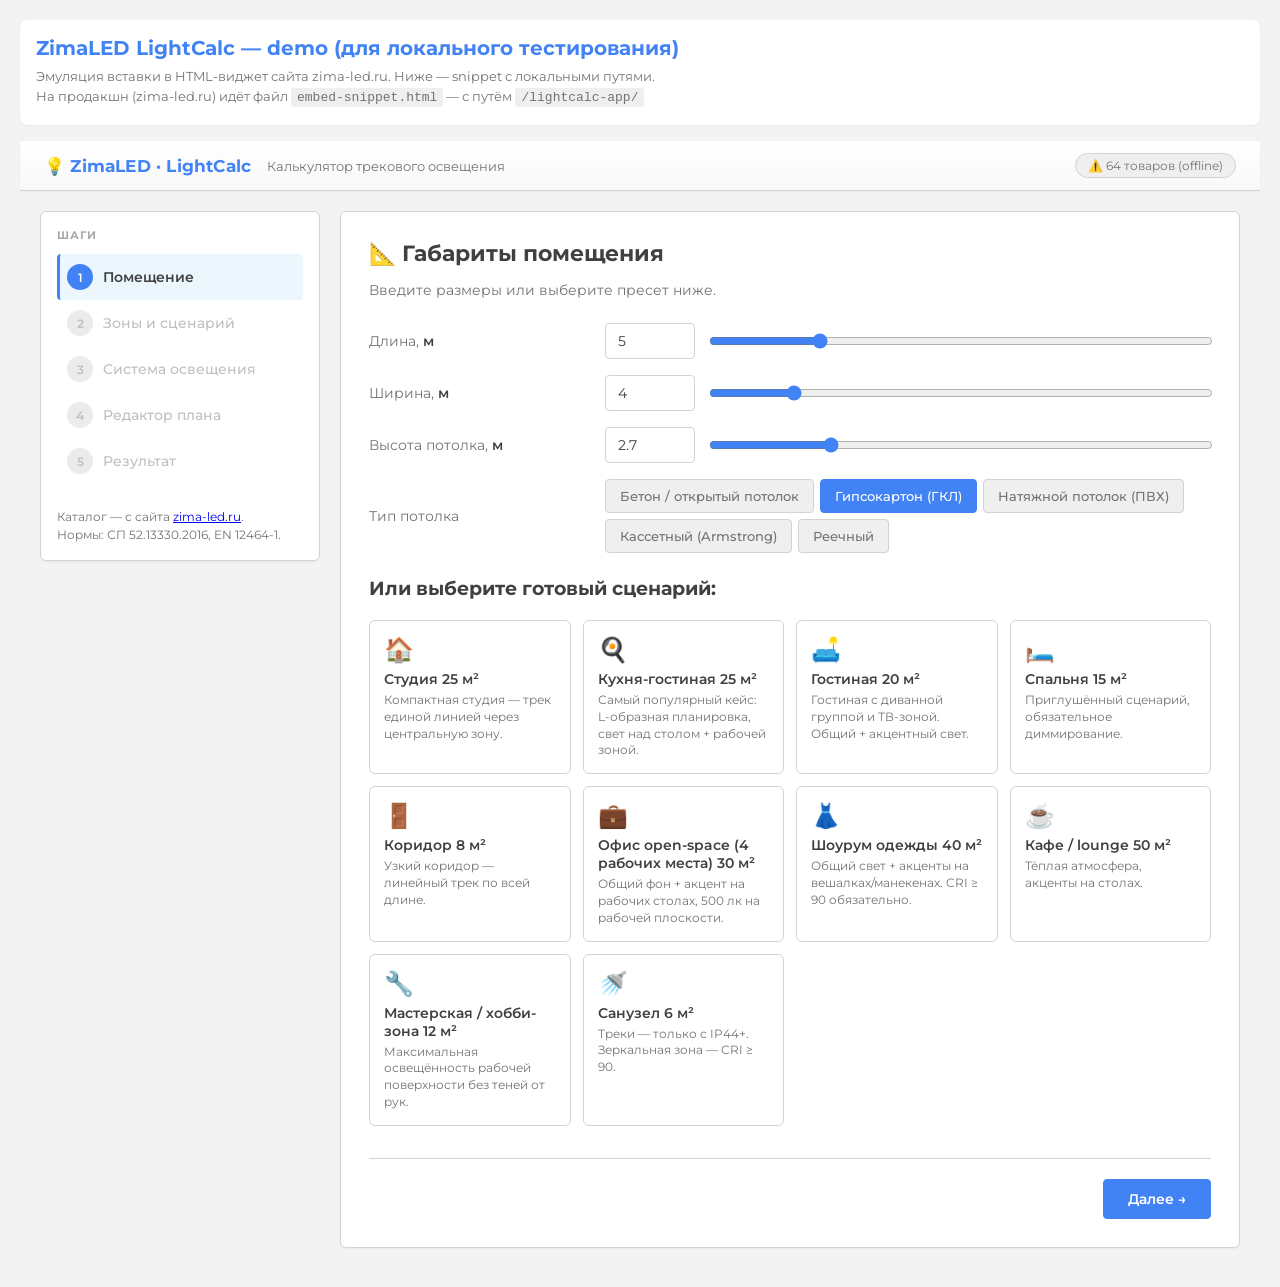
==== lightcalc-app/lightcalc-app/index.html @ 6fbfa75d "1" ====
<!doctype html>
<html lang="ru"><head><meta charset="utf-8">
<meta name="viewport" content="width=device-width, initial-scale=1, viewport-fit=cover">
<title>ZimaLED LightCalc — demo embed (local test)</title>
<style>
  body { font-family: Montserrat, Arial, sans-serif; margin: 0; padding: 20px; background: #f3f3f3; color: #404040; }
  .demo-header { padding: 16px; background: #fff; border-radius: 8px; margin-bottom: 16px; box-shadow: 0 1px 2px rgba(0,0,0,.05); }
  .demo-header h1 { margin: 0 0 8px; font-size: 20px; color: #4182f5; }
  .demo-header p { margin: 0 0 4px; color: #737373; font-size: 13px; }
  .demo-header code { background: #efefef; padding: 2px 6px; border-radius: 3px; font-family: monospace; }
  @media (max-width: 600px) {
    body { padding: 6px; }
    .demo-header { padding: 10px; margin-bottom: 8px; }
  }
</style>
</head><body>
<div class="demo-header">
  <h1>ZimaLED LightCalc — demo (для локального тестирования)</h1>
  <p>Эмуляция вставки в HTML-виджет сайта zima-led.ru. Ниже — snippet с локальными путями.</p>
  <p>На продакшн (zima-led.ru) идёт файл <code>embed-snippet.html</code> — с путём <code>/lightcalc-app/</code></p>
</div>

<!-- ==== СНИППЕТ (локальные пути) ==== -->
<!-- ZimaLED LightCalc — embed. Сборка автогенерирована build_embed.py -->
<link rel="stylesheet" href="./lightcalc.css?v=20260826-ui14">
<div id="zlc-app" class="zlc-root"></div>
<script type="module">
  // Настраиваем базовый путь для загрузки данных из JS
  window.__ZLC_BASE__ = "./";
  window.__ZLC_VERSION__ = "20260826-ui14";
  // Точка входа
  import(`${window.__ZLC_BASE__}assets/js/embed.js?v=${window.__ZLC_VERSION__}`).catch(err => {
    // Безопасный вывод ошибки — через textContent, без innerHTML (защита от XSS)
    const host = document.getElementById('zlc-app');
    host.innerHTML = '';
    const box = document.createElement('div');
    box.style.cssText = 'padding:40px;background:#fff5f5;border:1px solid #f16876;color:#c03030;font-family:sans-serif;border-radius:8px';
    const b = document.createElement('b');
    b.textContent = 'Не удалось загрузить калькулятор: ';
    box.append(b, document.createTextNode(String((err && err.message) || err)));
    host.appendChild(box);
  });
</script>
<noscript>
  <div style="padding:20px;background:#fff5f5;border:1px solid #f16876;border-radius:8px;color:#404040">
    Для работы калькулятора трекового освещения нужен JavaScript. Пожалуйста, включите его в настройках браузера.
  </div>
</noscript>
<!-- /ZimaLED LightCalc -->

<!-- ==== /СНИППЕТ ==== -->
</body></html>
---- lightcalc-app/lightcalc-app/lightcalc.css ----
/* zima-lightcalc — embed CSS, scoped under .zlc-root */


/* === brand.css (prefixed with .zlc-root) === */

@import url('https://fonts.googleapis.com/css2?family=Montserrat:wght@400;500;600;700&display=swap');

.zlc-root {
  
  --z-bg:          #f3f3f3;
  --z-bg-card:     #efefef;
  --z-bg-white:    #ffffff;
  --z-text:        #404040;
  --z-text-mut:    #737373;
  --z-text-dim:    #a9a9a9;
  --z-border:      #d3d3d3;
  --z-border-2:    #e0e0e0;
  --z-accent:      #5ebdec;    
  --z-accent-2:    #4182f5;    
  --z-accent-3:    #87b4ff;
  --z-red:         #f16876;
  --z-red-strong:  #ff6565;
  --z-green:       #8da876;
  --z-yellow:      #f4b942;

  
  --bg:        var(--z-bg);
  --bg-elev:   var(--z-bg-white);
  --bg-elev2:  var(--z-bg-card);
  --border:    var(--z-border);
  --border-2:  var(--z-border-2);
  --text:      var(--z-text);
  --text-mut:  var(--z-text-mut);
  --text-dim:  var(--z-text-dim);
  --brand:     var(--z-accent-2);
  --brand-2:   var(--z-accent);
  --brand-dim: #1e6bc9;
  --accent:    var(--z-red);

  --ok:      #6db370;
  --warn:    #f4b942;
  --err:     var(--z-red-strong);

  --radius:    6px;
  --radius-sm: 4px;
  --pad:       16px;
  --pad-sm:    10px;
  --shadow-sm: 0 1px 2px rgba(0,0,0,0.05);
  --shadow:    0 2px 12px rgba(0,0,0,0.08);
  --shadow-lg: 0 8px 32px rgba(0,0,0,0.15);

  --font-brand: 'Montserrat', system-ui, -apple-system, 'Segoe UI', Arial, sans-serif;
}

/* === style.css (prefixed with .zlc-root) === */

.zlc-root * { box-sizing: border-box; }

.zlc-root a:hover { text-decoration: underline; }

.zlc-root .app-header {
  background: linear-gradient(180deg, #ffffff 0%, #f8f8f8 100%);
  border-bottom: 1px solid var(--border);
  padding: 12px 24px;
  display: flex;
  align-items: center;
  gap: 16px;
  box-shadow: var(--shadow-sm);
}

.zlc-root .app-header .logo {
  font-weight: 700;
  font-size: 17px;
  color: var(--brand);
  letter-spacing: 0.2px;
}

.zlc-root .app-header .subtitle {
  color: var(--text-mut);
  font-size: 13px;
}

.zlc-root .app-header .spacer { flex: 1; }

.zlc-root .app-header .badge {
  background: var(--bg-elev2);
  border: 1px solid var(--border);
  border-radius: 20px;
  padding: 4px 12px;
  font-size: 12px;
  color: var(--text-mut);
}

.zlc-root .app {
  display: grid;
  grid-template-columns: 280px 1fr;
  gap: 20px;
  padding: 20px;
  max-width: 1440px;
  margin: 0 auto;
}

@media (max-width: 900px) {
.zlc-root .app { grid-template-columns: 1fr; padding: 12px; gap: 12px; }

.zlc-root .steps { position: static; }

.zlc-root .main { padding: 16px; }

.zlc-root .step-content h2 { font-size: 18px; }

.zlc-root .step-content .hint { font-size: 13px; margin-bottom: 16px; }
}

@media (max-width: 600px) {
.zlc-root .main { padding: 12px; border-radius: 4px; }

.zlc-root .app-header { padding: 10px 12px; flex-wrap: wrap; }

.zlc-root .app-header .subtitle { display: none; }

.zlc-root .form-row { grid-template-columns: 1fr; gap: 6px; }

.zlc-root .presets-grid { grid-template-columns: repeat(auto-fill, minmax(140px, 1fr)); gap: 8px; }

.zlc-root .preset-card { padding: 10px; }

.zlc-root .preset-card .emoji { font-size: 20px; }

.zlc-root .preset-card .title { font-size: 13px; }

.zlc-root .preset-card .desc { font-size: 11px; }
}

.zlc-root .steps {
  background: var(--bg-elev);
  border: 1px solid var(--border);
  border-radius: var(--radius);
  padding: var(--pad);
  height: fit-content;
  position: sticky;
  top: 20px;
  box-shadow: var(--shadow-sm);
}

.zlc-root .steps h3 {
  margin: 0 0 12px;
  font-size: 11px;
  color: var(--text-dim);
  text-transform: uppercase;
  letter-spacing: 0.8px;
  font-weight: 700;
}

.zlc-root .step-item {
  display: flex;
  align-items: center;
  gap: 10px;
  padding: 10px;
  border-radius: var(--radius-sm);
  cursor: pointer;
  transition: background 0.15s;
  color: var(--text-mut);
  font-size: 14px;
  font-weight: 500;
}

.zlc-root .step-item:hover:not(.locked) { background: var(--bg-elev2); color: var(--text); }

.zlc-root .step-item.active { background: rgba(94,189,236,0.12); color: var(--text); border-left: 3px solid var(--brand); padding-left: 7px; font-weight: 600; }

.zlc-root .step-item.done { color: var(--text); }

.zlc-root .step-item.locked { opacity: 0.45; cursor: not-allowed; }

.zlc-root .step-item .num {
  width: 26px; height: 26px;
  border-radius: 50%;
  background: var(--border);
  display: flex; align-items: center; justify-content: center;
  font-weight: 600; font-size: 12px;
  color: var(--text-mut);
}

.zlc-root .step-item.active .num { background: var(--brand); color: #fff; }

.zlc-root .step-item.done .num { background: var(--z-green); color: #fff; }

.zlc-root .main {
  background: var(--bg-elev);
  border: 1px solid var(--border);
  border-radius: var(--radius);
  padding: 28px;
  min-height: 600px;
  box-shadow: var(--shadow-sm);
}

.zlc-root .step-content { display: none; }

.zlc-root .step-content.active { display: block; }

.zlc-root .step-content h2 { margin: 0 0 8px; font-size: 22px; }

.zlc-root .step-content .hint { color: var(--text-mut); margin-bottom: 24px; font-size: 14px; }

.zlc-root .form-row {
  display: grid;
  grid-template-columns: 220px 1fr;
  gap: 16px;
  align-items: center;
  margin-bottom: 16px;
}

@media (max-width: 700px) {
.zlc-root .form-row { grid-template-columns: 1fr; gap: 6px; }
}

.zlc-root .form-row label { font-size: 14px; color: var(--text-mut); }

.zlc-root .form-row label b { color: var(--text); font-weight: 600; }

.zlc-root input[type="number"], .zlc-root input[type="text"] {
  width: 100%;
  background: var(--bg-elev);
  border: 1px solid var(--border);
  color: var(--text);
  padding: 8px 12px;
  border-radius: var(--radius-sm);
  font-size: 14px;
  font-family: inherit;
  transition: border-color 0.15s;
}

.zlc-root input[type="number"]:focus, .zlc-root input[type="text"]:focus, .zlc-root select:focus {
  outline: none;
  border-color: var(--brand);
  box-shadow: 0 0 0 3px rgba(65,130,245,0.1);
}

.zlc-root input[type="range"] { width: 100%; accent-color: var(--brand); }

.zlc-root .number-with-slider {
  display: grid;
  grid-template-columns: 90px 1fr;
  gap: 12px;
  align-items: center;
}

.zlc-root .radio-tabs {
  display: flex;
  gap: 6px;
  flex-wrap: wrap;
}

.zlc-root .radio-tabs input { display: none; }

.zlc-root .radio-tabs label {
  padding: 8px 14px;
  background: var(--bg-elev2);
  border: 1px solid var(--border);
  border-radius: var(--radius-sm);
  cursor: pointer;
  font-size: 13px;
  color: var(--text-mut);
  transition: all 0.15s;
  font-weight: 500;
}

.zlc-root .radio-tabs input:checked + label {
  background: var(--brand);
  border-color: var(--brand);
  color: #fff;
}

.zlc-root .radio-tabs label:hover { background: var(--bg-elev); color: var(--text); }

.zlc-root .radio-tabs input:checked + label:hover { background: var(--brand-dim); color: #fff; }

.zlc-root .presets-grid {
  display: grid;
  grid-template-columns: repeat(auto-fill, minmax(200px, 1fr));
  gap: 12px;
  margin-top: 20px;
}

.zlc-root .preset-card {
  background: var(--bg-elev);
  border: 1px solid var(--border);
  border-radius: var(--radius);
  padding: 14px;
  cursor: pointer;
  transition: all 0.15s;
}

.zlc-root .preset-card:hover {
  border-color: var(--brand);
  transform: translateY(-2px);
  box-shadow: var(--shadow);
}

.zlc-root .preset-card.selected {
  border-color: var(--brand);
  background: linear-gradient(135deg, var(--bg-elev), rgba(94,189,236,0.08));
  box-shadow: 0 0 0 2px rgba(94,189,236,0.25);
}

.zlc-root .preset-card .emoji { font-size: 24px; margin-bottom: 6px; }

.zlc-root .preset-card .title { font-weight: 600; font-size: 14px; margin-bottom: 4px; }

.zlc-root .preset-card .desc { font-size: 12px; color: var(--text-mut); line-height: 1.4; }

.zlc-root .zones-visual-editor {
  margin: 16px 0;
  padding: 12px;
  background: var(--bg-elev2);
  border: 1px solid var(--border);
  border-radius: var(--radius);
  overflow-x: auto;
}

.zlc-root .zones-svg {
  user-select: none;
  touch-action: none;
  display: block;
  margin: 0 auto;
}

.zlc-root .zones-toolbar {
  display: flex;
  align-items: center;
  justify-content: space-between;
  gap: 12px;
  margin-bottom: 10px;
  font-size: 12px;
  color: var(--text-mut);
  flex-wrap: wrap;
}

.zlc-root .zones-toolbar-hint { flex: 1; min-width: 0; }

.zlc-root .btn-mini {
  padding: 5px 12px;
  background: var(--bg-elev);
  border: 1px solid var(--border);
  color: var(--text);
  border-radius: 4px;
  cursor: pointer;
  font-family: inherit;
  font-size: 12px;
  font-weight: 500;
  transition: all 0.15s;
}

.zlc-root .btn-mini:hover { border-color: var(--brand); color: var(--brand); }

.zlc-root select {
  appearance: none;
  -webkit-appearance: none;
  background-color: var(--bg-elev);
  background-image: url("data:image/svg+xml;utf8,<svg xmlns='http://www.w3.org/2000/svg' width='12' height='12' viewBox='0 0 12 12'><path fill='%23737373' d='M6 8L2 4h8z'/></svg>");
  background-repeat: no-repeat;
  background-position: right 8px center;
  padding-right: 28px;
  cursor: pointer;
}

.zlc-root select:hover { border-color: var(--brand); }

.zlc-root .zones-list { margin-top: 16px; }

.zlc-root .zone-row {
  display: grid;
  grid-template-columns: 32px minmax(0, 1.6fr) 90px 140px 96px;
  gap: 10px;
  padding: 10px;
  background: var(--bg-elev);
  border: 1px solid var(--border);
  border-radius: var(--radius-sm);
  margin-bottom: 8px;
  align-items: center;
  font-size: 14px;
  transition: box-shadow 0.15s, border-color 0.15s;
}

.zlc-root .zone-row:hover { border-color: var(--brand); box-shadow: 0 2px 6px rgba(0,0,0,0.05); }

@media (max-width: 900px) {
.zlc-root .zone-row {
    grid-template-columns: 32px minmax(0, 1fr) auto;
    grid-template-areas:
      "marker name    actions"
      "marker area    area"
      "marker cct     cct";
    gap: 8px;
  }

.zlc-root .zone-row > *:nth-child(1) { grid-area: marker; }

.zlc-root .zone-row > *:nth-child(2) { grid-area: name; min-width: 0; }

.zlc-root .zone-row > *:nth-child(3) { grid-area: area; }

.zlc-root .zone-row > *:nth-child(4) { grid-area: cct; }

.zlc-root .zone-row > *:nth-child(5) { grid-area: actions; }
}

.zlc-root .zone-row .zone-meta { font-size: 12px; color: var(--text-mut); margin-top: 4px; }

.zlc-root .zone-color-marker {
  width: 30px; height: 30px;
  border-radius: 50%;
  display: flex; align-items: center; justify-content: center;
  color: #fff; font-weight: 700; font-size: 14px;
  box-shadow: 0 1px 3px rgba(0,0,0,0.15);
}

.zlc-root .zone-row-actions {
  display: flex; gap: 4px; align-items: center;
}

.zlc-root .btn-icon {
  width: 26px; height: 26px;
  padding: 0;
  background: transparent;
  border: 1px solid var(--border);
  border-radius: 4px;
  cursor: pointer;
  font-size: 13px;
  color: var(--text-mut);
  font-family: inherit;
  display: flex; align-items: center; justify-content: center;
  transition: all 0.15s;
}

.zlc-root .btn-icon:hover:not(:disabled) { border-color: var(--brand); color: var(--brand); background: rgba(65,130,245,0.06); }

.zlc-root .btn-icon:disabled { opacity: 0.3; cursor: not-allowed; }

.zlc-root .btn-remove { background: transparent; border: 1px solid var(--border); color: var(--text-mut); padding: 4px 8px; border-radius: 4px; cursor: pointer; font-size: 12px; }

.zlc-root .btn-remove:hover { border-color: var(--err); color: var(--err); }

.zlc-root .btn-add-zone {
  margin-top: 8px;
  background: transparent;
  border: 1px dashed var(--border-2);
  color: var(--text-mut);
  padding: 10px;
  border-radius: var(--radius-sm);
  cursor: pointer;
  width: 100%;
  font-size: 14px;
  font-family: inherit;
}

.zlc-root .btn-add-zone:hover { border-color: var(--brand); color: var(--brand); }

.zlc-root .actions {
  display: flex;
  justify-content: space-between;
  margin-top: 32px;
  padding-top: 20px;
  border-top: 1px solid var(--border);
}

.zlc-root .btn {
  padding: 10px 24px;
  border-radius: var(--radius-sm);
  cursor: pointer;
  font-size: 14px;
  font-weight: 600;
  border: 1px solid transparent;
  transition: all 0.15s;
  font-family: inherit;
}

.zlc-root .btn-primary {
  background: var(--brand);
  color: #fff;
  border-color: var(--brand);
}

.zlc-root .btn-primary:hover { background: var(--brand-dim); border-color: var(--brand-dim); }

.zlc-root .btn-primary:disabled { background: var(--border); border-color: var(--border); cursor: not-allowed; }

.zlc-root .btn-secondary {
  background: var(--bg-elev);
  color: var(--text);
  border-color: var(--border);
}

.zlc-root .btn-secondary:hover { border-color: var(--brand); color: var(--brand); }

.zlc-root .results { display: grid; gap: 16px; }

.zlc-root .result-card {
  background: var(--bg-elev);
  border: 1px solid var(--border);
  border-radius: var(--radius);
  padding: 18px;
  box-shadow: var(--shadow-sm);
}

.zlc-root .result-card h3 {
  margin: 0 0 12px;
  font-size: 15px;
  color: var(--brand);
  display: flex;
  align-items: center;
  gap: 8px;
}

.zlc-root .result-card .kv {
  display: grid;
  grid-template-columns: 1fr auto;
  gap: 8px 20px;
  font-size: 14px;
}

.zlc-root .result-card .kv .k { color: var(--text-mut); }

.zlc-root .result-card .kv .v { color: var(--text); font-weight: 500; text-align: right; }

.zlc-root .result-card .kv .v strong { color: var(--brand); }

.zlc-root .bom-table { width: 100%; border-collapse: collapse; font-size: 13px; margin-top: 8px; }

.zlc-root .bom-table th, .zlc-root .bom-table td { padding: 8px 10px; border-bottom: 1px solid var(--border); text-align: left; }

.zlc-root .bom-table th { color: var(--text-dim); font-weight: 600; font-size: 11px; text-transform: uppercase; letter-spacing: 0.5px; }

.zlc-root .bom-table td.num { text-align: right; font-variant-numeric: tabular-nums; }

.zlc-root .bom-table tfoot td { border-bottom: none; font-weight: 600; padding-top: 12px; font-size: 14px; }

.zlc-root .bom-table .grand { color: var(--brand); font-size: 18px; }

.zlc-root .warnings { display: grid; gap: 8px; }

.zlc-root .warning-item { border-radius: var(--radius-sm); padding: 12px 16px; border-left: 4px solid var(--border); background: var(--bg-elev2); }

.zlc-root .warning-item.error { border-left-color: var(--err); background: rgba(255,101,101,0.06); }

.zlc-root .warning-item.warning { border-left-color: var(--warn); background: rgba(244,185,66,0.08); }

.zlc-root .warning-item.info { border-left-color: var(--brand); background: rgba(94,189,236,0.06); }

.zlc-root .warning-item .title { font-weight: 600; font-size: 14px; margin-bottom: 4px; }

.zlc-root .warning-item .message { font-size: 13px; color: var(--text-mut); white-space: pre-wrap; }

.zlc-root .warning-item .fix { font-size: 13px; margin-top: 6px; color: var(--text); }

.zlc-root .warning-item .fix::before { content: "→ "; color: var(--brand); font-weight: 600; }

.zlc-root .loader {
  display: inline-block; width: 20px; height: 20px;
  border: 2px solid var(--border); border-top-color: var(--brand);
  border-radius: 50%; animation: spin 0.6s linear infinite;
}

@keyframes spin { to { transform: rotate(360deg); } }

.zlc-root .light-type-grid {
  display: grid;
  grid-template-columns: repeat(auto-fill, minmax(150px, 1fr));
  gap: 10px;
  width: 100%;
}
.zlc-root .light-type-cell {
  background: var(--bg-elev2);
  border: 1px solid var(--border-2);
  border-radius: var(--radius);
  padding: 10px;
}
.zlc-root .light-type-head {
  display: flex;
  align-items: center;
  gap: 6px;
  margin-bottom: 8px;
  font-size: 13px;
  font-weight: 600;
}
.zlc-root .light-type-icon { font-size: 16px; }
.zlc-root .light-type-qty {
  display: flex;
  align-items: center;
  gap: 6px;
}
.zlc-root .light-type-num {
  min-width: 26px;
  text-align: center;
  font-weight: 700;
  color: var(--brand);
  font-variant-numeric: tabular-nums;
}
.zlc-root .light-type-hint { margin-top: 6px; }

.zlc-root .plan-wrap { margin: 0 -8px; overflow: auto; border-radius: var(--radius-sm); }

.zlc-root .plan-wrap svg { max-width: 100%; height: auto; }
.zlc-root .plan-wrap-3d {
  background: #10151d;
  border: 1px solid #324055;
  box-shadow: inset 0 0 30px rgba(0,0,0,0.3);
}
.zlc-root .scene-3d { cursor: grab; }
.zlc-root .scene-3d:active { cursor: grabbing; }

.zlc-root .plan-controls {
  display: flex; align-items: center; gap: 14px;
  margin-top: 14px; padding-top: 14px;
  border-top: 1px solid var(--border);
  flex-wrap: wrap; font-size: 13px; color: var(--text-mut);
}

.zlc-root .plan-controls .toggle { display: inline-flex; align-items: center; gap: 4px; cursor: pointer; user-select: none; }

.zlc-root .plan-controls .toggle input { accent-color: var(--brand); cursor: pointer; }

.zlc-root .plan-controls-spacer { flex: 1; }

.zlc-root .btn-sm { padding: 6px 12px; font-size: 12px; font-weight: 500; }

.zlc-root .editor-placeholder {
  padding: 60px 30px;
  text-align: center;
  background: var(--bg-elev2);
  border: 1px dashed var(--border-2);
  border-radius: var(--radius);
  color: var(--text-mut);
  font-size: 14px;
  line-height: 1.6;
}

.zlc-root .editor-fullscreen-launcher {
  display: block;
  margin: 20px 0;
  padding: 40px 30px;
  background: linear-gradient(135deg, #ffffff, rgba(94,189,236,0.08));
  border: 2px solid var(--brand);
  border-radius: var(--radius);
  text-align: center;
  cursor: pointer;
  transition: all 0.2s;
}

.zlc-root .editor-fullscreen-launcher:hover { box-shadow: var(--shadow); transform: translateY(-2px); }

.zlc-root .editor-fullscreen-launcher h3 { color: var(--brand); font-size: 20px; margin-bottom: 8px; }

.zlc-root .editor-fullscreen-launcher p { color: var(--text-mut); font-size: 14px; margin: 4px 0; }

.zlc-root .editor-fullscreen-launcher .cta {
  display: inline-block; margin-top: 16px;
  padding: 10px 30px; background: var(--brand); color: #fff;
  border-radius: var(--radius-sm); font-weight: 600;
}

.zlc-root .muted { color: var(--text-mut); }

.zlc-root .mt-sm { margin-top: 8px; }

.zlc-root .mt-md { margin-top: 16px; }

.zlc-root .mt-lg { margin-top: 24px; }

.zlc-root .text-right { text-align: right; }

.zlc-root .grid-2 { display: grid; grid-template-columns: 1fr 1fr; gap: 12px; }

@media (max-width: 700px) {
.zlc-root .grid-2 { grid-template-columns: 1fr; }
}

/* === editor-3dsmax.css (уже scoped через .editor-3dsmax) === */
/* =========================================================
   EDITOR 3DS MAX STYLE — тёмная профи-тема редактора-вьюпорта
   Активируется только внутри .editor-3dsmax (fullscreen-overlay).
   ========================================================= */

.editor-3dsmax {
  --ed-bg:         #2a2a2a;
  --ed-bg-2:       #333333;
  --ed-bg-panel:   #3a3a3a;
  --ed-bg-input:   #242424;
  --ed-bg-viewport:#1c1c1c;
  --ed-border:     #1a1a1a;
  --ed-border-2:   #4a4a4a;
  --ed-text:       #d9d9d9;
  --ed-text-mut:   #a0a0a0;
  --ed-text-dim:   #707070;
  --ed-accent:     #00d4ff;      /* фирменный голубой 3ds Max */
  --ed-accent-dim: #0088aa;
  --ed-warn:       #f4b942;
  --ed-err:        #ff6565;
  --ed-ok:         #7ec97e;
  --ed-active:     #4a7fbf;
  --ed-hover:      #4a4a4a;

  --ed-h-topbar:   40px;
  --ed-h-toolbar:  36px;
  --ed-h-statusbar:26px;
  --ed-w-dock:     280px;

  /* z-index — максимум integer, чтобы поверх любых sticky-header/pageToTop сайта zima-led */
  position: fixed;
  inset: 0;
  z-index: 2147483647;
  background: var(--ed-bg);
  color: var(--ed-text);
  font-family: 'Segoe UI', Tahoma, system-ui, -apple-system, sans-serif;
  font-size: 12px;
  line-height: 1.4;
  display: grid;
  grid-template-rows: var(--ed-h-topbar) var(--ed-h-toolbar) 1fr var(--ed-h-statusbar);
  overflow: hidden;
}

/* --- Topbar (меню-строка «File / View / …» + актив кнопки) --- */
.editor-3dsmax .ed-topbar {
  display: flex;
  align-items: center;
  gap: 0;
  height: var(--ed-h-topbar);
  background: linear-gradient(180deg, #3a3a3a 0%, #2f2f2f 100%);
  border-bottom: 1px solid var(--ed-border);
  padding: 0 12px;
}
.editor-3dsmax .ed-topbar-brand {
  font-weight: 700;
  font-size: 13px;
  color: var(--ed-accent);
  margin-right: 24px;
  letter-spacing: 0.3px;
}
.editor-3dsmax .ed-menu {
  display: flex;
  gap: 0;
}
.editor-3dsmax .ed-menu-item {
  padding: 8px 14px;
  color: var(--ed-text);
  cursor: pointer;
  border-radius: 3px;
  font-size: 12px;
}
.editor-3dsmax .ed-menu-item:hover { background: var(--ed-hover); }
.editor-3dsmax .ed-topbar-spacer { flex: 1; }
.editor-3dsmax .ed-topbar-btn {
  padding: 6px 12px;
  background: var(--ed-bg-panel);
  border: 1px solid var(--ed-border-2);
  color: var(--ed-text);
  cursor: pointer;
  border-radius: 3px;
  font-size: 12px;
  margin-left: 6px;
  font-family: inherit;
  transition: all 0.1s;
}
.editor-3dsmax .ed-topbar-btn:hover { background: var(--ed-hover); border-color: var(--ed-accent); }
.editor-3dsmax .ed-topbar-btn.primary { background: var(--ed-accent); color: #000; border-color: var(--ed-accent); font-weight: 600; }
.editor-3dsmax .ed-topbar-btn.primary:hover { background: #33dfff; }
.editor-3dsmax .ed-topbar-btn.close { background: transparent; border-color: transparent; font-size: 18px; padding: 4px 10px; }
.editor-3dsmax .ed-topbar-btn.close:hover { background: var(--ed-err); color: #fff; }
.editor-3dsmax .ed-mobile-save { display: none; }
.editor-3dsmax .ed-brand-icon { margin-right: 5px; }

/* --- Toolbar (кнопки под меню — режимы, тумблеры вьюпорта) --- */
.editor-3dsmax .ed-toolbar {
  display: flex;
  align-items: center;
  gap: 4px;
  height: var(--ed-h-toolbar);
  background: var(--ed-bg-2);
  border-bottom: 1px solid var(--ed-border);
  padding: 0 8px;
  overflow-x: auto;
}
.editor-3dsmax .ed-tool-btn {
  min-width: 28px; height: 28px;
  padding: 0 8px;
  background: var(--ed-bg-panel);
  border: 1px solid var(--ed-border-2);
  color: var(--ed-text);
  border-radius: 3px;
  cursor: pointer;
  font-size: 11px;
  font-family: inherit;
  display: inline-flex;
  align-items: center;
  gap: 4px;
  transition: all 0.1s;
}
.editor-3dsmax .ed-tool-btn:hover { background: var(--ed-hover); border-color: var(--ed-accent); color: var(--ed-accent); }
.editor-3dsmax .ed-tool-btn.active { background: var(--ed-active); border-color: var(--ed-accent); color: #fff; }
.editor-3dsmax .ed-tool-btn.icon { padding: 0; justify-content: center; font-size: 14px; }
.editor-3dsmax .ed-tool-divider { width: 1px; background: var(--ed-border); height: 20px; margin: 0 4px; }
.editor-3dsmax .ed-tool-label { color: var(--ed-text-mut); font-size: 11px; padding: 0 6px; }

/* --- Основной area: 3-колоночный dock --- */
.editor-3dsmax .ed-body {
  display: grid;
  grid-template-columns: var(--ed-w-dock) 1fr var(--ed-w-dock);
  overflow: hidden;
  min-height: 0;
}
.editor-3dsmax .ed-body.left-collapsed  { grid-template-columns: 32px 1fr var(--ed-w-dock); }
.editor-3dsmax .ed-body.right-collapsed { grid-template-columns: var(--ed-w-dock) 1fr 32px; }
.editor-3dsmax .ed-body.both-collapsed  { grid-template-columns: 32px 1fr 32px; }

/* Панель — общая */
.editor-3dsmax .ed-panel {
  background: var(--ed-bg-2);
  border-right: 1px solid var(--ed-border);
  display: flex;
  flex-direction: column;
  min-height: 0;
  overflow: hidden;
}
.editor-3dsmax .ed-panel.right { border-right: none; border-left: 1px solid var(--ed-border); }
.editor-3dsmax .ed-panel-header {
  display: flex;
  align-items: center;
  height: 26px;
  background: var(--ed-bg-panel);
  border-bottom: 1px solid var(--ed-border);
  padding: 0 8px;
  font-size: 11px;
  font-weight: 600;
  color: var(--ed-text);
  text-transform: uppercase;
  letter-spacing: 0.5px;
}
.editor-3dsmax .ed-panel-title { flex: 1; }
.editor-3dsmax .ed-panel-collapse {
  width: 20px; height: 20px;
  background: transparent; border: none;
  color: var(--ed-text-mut); cursor: pointer;
  font-size: 12px; border-radius: 2px;
}
.editor-3dsmax .ed-panel-collapse:hover { background: var(--ed-hover); color: var(--ed-accent); }
.editor-3dsmax .ed-panel-body {
  flex: 1;
  overflow-y: auto;
  padding: 0;
  min-height: 0;
}

/* Collapsed vertical strip */
.editor-3dsmax .ed-panel-collapsed {
  writing-mode: vertical-rl;
  transform: rotate(180deg);
  display: flex;
  align-items: center;
  justify-content: center;
  padding: 8px 0;
  color: var(--ed-text-mut);
  font-size: 11px;
  font-weight: 600;
  letter-spacing: 1px;
  cursor: pointer;
  height: 100%;
}
.editor-3dsmax .ed-panel-collapsed:hover { color: var(--ed-accent); background: var(--ed-hover); }

/* --- Rollouts (свёртки-«гармошки» в правой панели) --- */
.editor-3dsmax .ed-rollout {
  border-bottom: 1px solid var(--ed-border);
}
.editor-3dsmax .ed-rollout-header {
  display: flex;
  align-items: center;
  padding: 6px 10px;
  background: var(--ed-bg-panel);
  cursor: pointer;
  user-select: none;
  font-size: 11px;
  font-weight: 600;
  color: var(--ed-text);
  gap: 6px;
}
.editor-3dsmax .ed-rollout-header:hover { background: var(--ed-hover); }
.editor-3dsmax .ed-rollout-caret {
  font-size: 9px;
  color: var(--ed-text-mut);
  transition: transform 0.15s;
  width: 10px;
}
.editor-3dsmax .ed-rollout.open .ed-rollout-caret { transform: rotate(90deg); }
.editor-3dsmax .ed-rollout-body { padding: 8px 10px; display: none; }
.editor-3dsmax .ed-rollout.open .ed-rollout-body { display: block; }

/* --- Palette (левая: каталог) --- */
.editor-3dsmax .ed-palette-tabs {
  display: flex;
  background: var(--ed-bg-panel);
  border-bottom: 1px solid var(--ed-border);
}
.editor-3dsmax .ed-palette-tab {
  flex: 1;
  padding: 8px 6px;
  text-align: center;
  cursor: pointer;
  color: var(--ed-text-mut);
  font-size: 11px;
  font-weight: 600;
  border-bottom: 2px solid transparent;
  text-transform: uppercase;
  letter-spacing: 0.5px;
}
.editor-3dsmax .ed-palette-tab:hover { color: var(--ed-text); background: var(--ed-hover); }
.editor-3dsmax .ed-palette-tab.active { color: var(--ed-accent); border-bottom-color: var(--ed-accent); background: var(--ed-bg-2); }
.editor-3dsmax .ed-palette-list { padding: 8px; }
.editor-3dsmax .ed-palette-item {
  display: grid;
  grid-template-columns: 32px 1fr auto;
  align-items: center;
  gap: 8px;
  padding: 9px 8px;
  background: var(--ed-bg-panel);
  border: 1px solid var(--ed-border-2);
  border-radius: 3px;
  margin-bottom: 5px;
  cursor: grab;
  font-size: 12px;                 /* было 11 → +0.1em */
  transition: all 0.1s;
}
.editor-3dsmax .ed-palette-item-static {
  cursor: default;
  opacity: 0.85;
}
.editor-3dsmax .ed-palette-item-static:hover {
  transform: none;
}
.editor-3dsmax .ed-palette-body-cell {
  min-width: 0;
  overflow: hidden;
}
.editor-3dsmax .ed-palette-item:hover {
  border-color: var(--ed-accent);
  background: var(--ed-hover);
  transform: translateX(2px);
}
.editor-3dsmax .ed-palette-item:active { cursor: grabbing; }
.editor-3dsmax .ed-palette-icon {
  width: 32px; height: 32px;
  display: flex; align-items: center; justify-content: center;
  background: var(--ed-bg-input);
  border-radius: 3px;
  color: var(--ed-accent);
  font-size: 18px;
}
/* Названия в палитре: ЯРЧЕ + крупнее (+0.1em по пожеланию #8) */
.editor-3dsmax .ed-palette-title {
  color: #ffffff;                  /* было var(--ed-text) → яркий белый */
  font-weight: 600;                /* было 500 → полужирный */
  font-size: 13px;                 /* было 11 → +0.1em */
  line-height: 1.35;
  overflow: hidden;
  text-overflow: ellipsis;
  white-space: nowrap;
  letter-spacing: 0.1px;
}
.editor-3dsmax .ed-palette-sub {
  color: var(--ed-text);           /* было var(--ed-text-dim) → сильнее контраст */
  font-size: 11px;                 /* было 10 → +0.1em */
  margin-top: 3px;
  line-height: 1.3;
}
.editor-3dsmax .ed-palette-price {
  color: var(--ed-accent);
  font-size: 12px;                 /* было 10 → +0.1em */
  font-weight: 700;
  white-space: nowrap;
}
.editor-3dsmax .ed-palette-actions {
  display: flex;
  align-items: flex-end;
  flex-direction: column;
  gap: 5px;
}
.editor-3dsmax .ed-palette-add {
  min-width: 28px;
  min-height: 28px;
  padding: 2px 7px;
  border: 1px solid var(--ed-accent-dim);
  border-radius: 3px;
  background: rgba(0, 212, 255, 0.1);
  color: var(--ed-accent);
  cursor: pointer;
  font-family: inherit;
  font-size: 15px;
  font-weight: 700;
  line-height: 1;
}
.editor-3dsmax .ed-palette-add:hover {
  background: var(--ed-accent);
  color: #000;
}
.editor-3dsmax .ed-palette-add-label { display: none; }
.editor-3dsmax .ed-palette-cct-chip {
  display: inline-block;
  padding: 2px 7px;
  border-radius: 3px;
  font-size: 10px;
  font-weight: 700;
  margin-right: 6px;
  letter-spacing: 0.3px;
}
.editor-3dsmax .ed-palette-group-title {
  padding: 8px 10px 4px;
  color: var(--ed-accent);
  font-size: 10px;
  font-weight: 700;
  text-transform: uppercase;
  letter-spacing: 0.6px;
  border-top: 1px solid var(--ed-border);
  margin-top: 4px;
}
.editor-3dsmax .ed-palette-group-title:first-child {
  border-top: none;
  margin-top: 0;
}
.editor-3dsmax .ed-palette-filter {
  display: flex;
  align-items: center;
  gap: 4px;
  padding: 8px 10px;
  background: var(--ed-bg-2);
  border-bottom: 1px solid var(--ed-border);
  font-size: 11px;
  color: var(--ed-text-mut);
}
.editor-3dsmax .ed-palette-filter-label {
  color: var(--ed-text-mut);
  margin-right: 4px;
}
.editor-3dsmax .ed-mini-btn {
  padding: 3px 10px;
  background: var(--ed-bg-panel);
  border: 1px solid var(--ed-border-2);
  color: var(--ed-text);
  border-radius: 3px;
  cursor: pointer;
  font-size: 11px;
  font-family: inherit;
}
.editor-3dsmax .ed-mini-btn:hover {
  background: var(--ed-hover);
  border-color: var(--ed-accent);
}
.editor-3dsmax .ed-mini-btn.active {
  background: var(--ed-accent);
  border-color: var(--ed-accent);
  color: #000;
  font-weight: 700;
}
.editor-3dsmax .ed-palette-search-wrap {
  padding: 6px 10px 10px;
  background: var(--ed-bg-2);
  border-bottom: 1px solid var(--ed-border);
}
.editor-3dsmax .ed-palette-qty {
  display: flex;
  align-items: center;
  gap: 6px;
  padding: 6px 10px;
  background: var(--ed-bg-2);
  border-bottom: 1px solid var(--ed-border);
  font-size: 12px;
}
.editor-3dsmax .ed-palette-qty-val {
  min-width: 22px;
  text-align: center;
  font-weight: 700;
  color: var(--ed-accent);
  font-variant-numeric: tabular-nums;
}
.editor-3dsmax .ed-palette-qty-hint {
  color: var(--ed-text-mut);
  font-size: 11px;
  margin-left: auto;
}
.editor-3dsmax .ed-palette-lt-bar {
  padding: 6px 10px;
  background: var(--ed-bg-2);
  border-bottom: 1px solid var(--ed-border);
}
.editor-3dsmax .ed-palette-lt {
  width: 100%;
}
.editor-3dsmax .ed-palette-search {
  width: 100%;
  padding: 6px 10px;
  background: var(--ed-bg-input);
  border: 1px solid var(--ed-border-2);
  color: var(--ed-text);
  border-radius: 3px;
  font-size: 12px;
  font-family: inherit;
}
.editor-3dsmax .ed-palette-search:focus {
  outline: none;
  border-color: var(--ed-accent);
}
.editor-3dsmax .ed-palette-hint {
  padding: 10px;
  background: var(--ed-bg-input);
  border-radius: 3px;
  color: var(--ed-text-mut);
  font-size: 10px;
  line-height: 1.5;
  margin: 8px;
}
.editor-3dsmax .ed-palette-hint b { color: var(--ed-accent); }

/* --- Viewport (центральный) --- */
.editor-3dsmax .ed-viewport {
  background: var(--ed-bg-viewport);
  position: relative;
  overflow: hidden;
  min-width: 0;
  display: flex;
  flex-direction: column;
}
.editor-3dsmax .ed-viewport-label {
  position: absolute;
  top: 8px; left: 12px;
  background: rgba(0,0,0,0.7);
  padding: 4px 10px;
  border-radius: 3px;
  color: var(--ed-text);
  font-size: 11px;
  font-weight: 600;
  border: 1px solid var(--ed-border-2);
  z-index: 10;
  pointer-events: none;
}
.editor-3dsmax .ed-viewport-label span { color: var(--ed-accent); }
.editor-3dsmax .ed-viewport-hint {
  position: absolute;
  bottom: 10px; right: 10px;
  background: rgba(0,0,0,0.65);
  padding: 6px 10px;
  border-radius: 3px;
  color: var(--ed-text-mut);
  font-size: 10px;
  border: 1px solid var(--ed-border-2);
  z-index: 10;
  pointer-events: none;
  line-height: 1.6;
}
.editor-3dsmax .ed-viewport-hint b { color: var(--ed-accent); font-weight: 600; }
.editor-3dsmax .ed-mobile-hints { display: none; }

.editor-3dsmax .ed-svg-host {
  flex: 1;
  overflow: hidden;
  cursor: default;
}
.editor-3dsmax .ed-svg-host svg {
  display: block;
  width: 100%;
  height: 100%;
  touch-action: none;
  user-select: none;
}

/* --- Nav buttons (zoom in/out/fit — как правая нижняя панель 3ds Max) --- */
.editor-3dsmax .ed-viewport-nav {
  position: absolute;
  right: 10px; top: 10px;
  display: flex;
  flex-direction: column;
  gap: 4px;
  z-index: 10;
}
.editor-3dsmax .ed-nav-btn {
  width: 28px; height: 28px;
  background: rgba(58,58,58,0.9);
  border: 1px solid var(--ed-border-2);
  color: var(--ed-text);
  border-radius: 3px;
  cursor: pointer;
  font-size: 14px;
  display: flex; align-items: center; justify-content: center;
  font-family: inherit;
}
.editor-3dsmax .ed-nav-btn:hover { background: var(--ed-hover); color: var(--ed-accent); border-color: var(--ed-accent); }

/* --- Props (правая: параметры выделенного) --- */
.editor-3dsmax .ed-prop-empty {
  padding: 24px 16px;
  color: var(--ed-text-dim);
  text-align: center;
  font-size: 11px;
  line-height: 1.6;
}
.editor-3dsmax .ed-prop-obj {
  padding: 10px;
  background: linear-gradient(90deg, rgba(0,212,255,0.1), transparent);
  border-left: 3px solid var(--ed-accent);
  margin-bottom: 4px;
}
.editor-3dsmax .ed-prop-kind {
  font-size: 10px;
  color: var(--ed-accent);
  text-transform: uppercase;
  letter-spacing: 0.8px;
  font-weight: 700;
}
.editor-3dsmax .ed-prop-name {
  font-size: 13px;
  color: #ffffff;
  margin-top: 4px;
  line-height: 1.35;
  font-weight: 600;
}
.editor-3dsmax .ed-prop-desc {
  font-size: 11px;
  color: var(--ed-text-mut);
  margin-top: 6px;
  line-height: 1.4;
  font-style: italic;
}
.editor-3dsmax .ed-prop-row-full {
  padding: 8px 10px;
  border-top: 1px solid var(--ed-border);
  margin-top: 4px;
}
.editor-3dsmax .ed-prop-link {
  color: var(--ed-accent);
  font-size: 11px;
  text-decoration: none;
}
.editor-3dsmax .ed-prop-link:hover {
  text-decoration: underline;
}
.editor-3dsmax .ed-prop-row {
  display: grid;
  grid-template-columns: 100px 1fr;
  gap: 8px;
  align-items: center;
  padding: 4px 10px;
  font-size: 11px;
}
.editor-3dsmax .ed-prop-row .k { color: var(--ed-text-mut); }
.editor-3dsmax .ed-prop-row .v { color: var(--ed-text); font-weight: 500; font-variant-numeric: tabular-nums; }
.editor-3dsmax .ed-prop-row .v b { color: var(--ed-accent); font-weight: 600; }

.editor-3dsmax .ed-input {
  width: 100%;
  background: var(--ed-bg-input);
  border: 1px solid var(--ed-border-2);
  color: var(--ed-text);
  padding: 4px 6px;
  border-radius: 2px;
  font-size: 11px;
  font-family: inherit;
}
.editor-3dsmax .ed-input:focus {
  outline: none;
  border-color: var(--ed-accent);
}
.editor-3dsmax .ed-select {
  width: 100%;
  background: var(--ed-bg-input);
  border: 1px solid var(--ed-border-2);
  color: var(--ed-text);
  padding: 4px 6px;
  border-radius: 2px;
  font-size: 11px;
  font-family: inherit;
}
.editor-3dsmax .ed-range {
  width: 100%;
  accent-color: var(--ed-accent);
  height: 20px;
}
.editor-3dsmax .ed-angle-presets {
  display: grid;
  grid-template-columns: repeat(4, 1fr);
  gap: 4px;
  margin-top: 8px;
}
.editor-3dsmax .ed-angle-preset {
  padding: 6px 0;
  font-size: 14px;
  text-align: center;
  min-height: 30px;
}
.editor-3dsmax .ed-angle-preset.active {
  background: var(--ed-accent);
  border-color: var(--ed-accent);
  color: #000;
  font-weight: 700;
}
.editor-3dsmax .ed-angle-preset:disabled {
  opacity: 0.3;
  cursor: not-allowed;
}
.editor-3dsmax .ed-prop-hint {
  margin-top: 8px;
  padding: 6px 8px;
  font-size: 10px;
  color: var(--ed-accent);
  background: rgba(0,212,255,0.08);
  border-left: 2px solid var(--ed-accent);
  border-radius: 2px;
  line-height: 1.4;
}
.editor-3dsmax .ed-btn {
  padding: 5px 12px;
  background: var(--ed-bg-panel);
  border: 1px solid var(--ed-border-2);
  color: var(--ed-text);
  border-radius: 3px;
  cursor: pointer;
  font-size: 11px;
  font-family: inherit;
  transition: all 0.1s;
}
.editor-3dsmax .ed-btn:hover { background: var(--ed-hover); border-color: var(--ed-accent); }
.editor-3dsmax .ed-btn.danger { color: var(--ed-err); }
.editor-3dsmax .ed-btn.danger:hover { background: rgba(255,101,101,0.15); border-color: var(--ed-err); }
.editor-3dsmax .ed-btn.wide { width: 100%; }

/* --- Statusbar (низ) --- */
.editor-3dsmax .ed-statusbar {
  display: flex;
  align-items: center;
  height: var(--ed-h-statusbar);
  background: var(--ed-bg-panel);
  border-top: 1px solid var(--ed-border);
  padding: 0 10px;
  gap: 16px;
  font-size: 11px;
  color: var(--ed-text-mut);
  overflow-x: auto;
}
.editor-3dsmax .ed-status-item {
  display: inline-flex;
  align-items: center;
  gap: 6px;
  padding: 0 8px;
  border-right: 1px solid var(--ed-border);
  white-space: nowrap;
}
.editor-3dsmax .ed-status-item:last-child { border-right: none; }
.editor-3dsmax .ed-status-item b { color: var(--ed-text); font-weight: 600; }
.editor-3dsmax .ed-status-item.accent b { color: var(--ed-accent); }
.editor-3dsmax .ed-status-item.warn { color: var(--ed-warn); }
.editor-3dsmax .ed-status-item.err { color: var(--ed-err); }
.editor-3dsmax .ed-status-spacer { flex: 1; }
.editor-3dsmax .ed-status-price {
  padding: 2px 12px;
  background: var(--ed-accent);
  color: #000;
  border-radius: 3px;
  font-weight: 700;
  font-size: 12px;
}

/* --- Delta badges --- */
.editor-3dsmax .ed-delta {
  padding: 1px 6px;
  border-radius: 2px;
  font-size: 10px;
  font-weight: 600;
  margin-left: 4px;
}
.editor-3dsmax .ed-delta.ok { background: rgba(126,201,126,0.2); color: var(--ed-ok); }
.editor-3dsmax .ed-delta.over { background: rgba(244,185,66,0.2); color: var(--ed-warn); }
.editor-3dsmax .ed-delta.under { background: rgba(255,101,101,0.2); color: var(--ed-err); }

/* --- Scrollbars (соответствуют тёмной теме) --- */
.editor-3dsmax ::-webkit-scrollbar { width: 10px; height: 10px; }
.editor-3dsmax ::-webkit-scrollbar-track { background: var(--ed-bg); }
.editor-3dsmax ::-webkit-scrollbar-thumb { background: var(--ed-bg-panel); border-radius: 3px; }
.editor-3dsmax ::-webkit-scrollbar-thumb:hover { background: var(--ed-border-2); }

/* =========================================================
   RESPONSIVE — мастер и fullscreen-редактор
   Телефоны: 320–700px; планшеты: 701–1024px; phone landscape: высота ≤500px.
   ========================================================= */
@media (max-width: 1024px) {
  .editor-3dsmax { --ed-w-dock: 230px; }
  .editor-3dsmax .ed-topbar-brand { margin-right: 10px; }
  .editor-3dsmax .ed-menu-item { padding-inline: 9px; }
}

/* Основной мастер на телефоне */
@media (max-width: 700px) {
  .zlc-root { width: 100%; max-width: 100vw; overflow-x: hidden; }
  .zlc-root .app-header {
    gap: 8px;
    padding: 9px 10px;
  }
  .zlc-root .app-header .logo { font-size: 15px; }
  .zlc-root .app-header .badge {
    max-width: 48vw;
    overflow: hidden;
    text-overflow: ellipsis;
    white-space: nowrap;
  }
  .zlc-root .app { padding: 8px; gap: 8px; }
  .zlc-root .steps {
    padding: 6px;
    border-radius: 5px;
    overflow: hidden;
  }
  .zlc-root .steps h3,
  .zlc-root .steps > .mt-lg { display: none; }
  .zlc-root #steps-list {
    display: flex;
    gap: 4px;
    overflow-x: auto;
    overscroll-behavior-x: contain;
    scrollbar-width: none;
    scroll-snap-type: x proximity;
  }
  .zlc-root #steps-list::-webkit-scrollbar { display: none; }
  .zlc-root .step-item {
    flex: 0 0 auto;
    min-height: 42px;
    padding: 7px 9px;
    font-size: 12px;
    scroll-snap-align: center;
  }
  .zlc-root .step-item.active { padding-left: 7px; }
  .zlc-root .step-item .num { width: 28px; height: 28px; }
  .zlc-root .main {
    min-width: 0;
    min-height: 0;
    padding: 12px;
  }
  .zlc-root .number-with-slider { grid-template-columns: 76px minmax(0, 1fr); gap: 9px; }
  .zlc-root input[type="number"],
  .zlc-root input[type="text"],
  .zlc-root select { min-height: 44px; font-size: 16px; }
  .zlc-root input[type="range"] { min-height: 36px; }
  .zlc-root .radio-tabs label {
    min-height: 44px;
    display: inline-flex;
    align-items: center;
    padding: 9px 12px;
  }
  .zlc-root .zones-visual-editor { margin-inline: -5px; padding: 6px; }
  .zlc-root .zones-toolbar { align-items: stretch; }
  .zlc-root .zones-toolbar-hint { flex-basis: 100%; }
  .zlc-root .btn-mini,
  .zlc-root .btn-icon,
  .zlc-root .btn-remove { min-height: 42px; }
  .zlc-root .btn-icon { min-width: 42px; }
  .zlc-root .actions {
    gap: 8px;
    margin-top: 22px;
    padding-top: 14px;
    flex-wrap: wrap;
  }
  .zlc-root .actions > .btn { flex: 1 1 0; min-height: 46px; padding-inline: 12px; }
  .zlc-root .actions > div {
    display: grid;
    grid-template-columns: 1fr;
    gap: 8px;
    flex: 1 1 100%;
  }
  .zlc-root .actions > div .btn {
    width: 100%;
    min-height: 46px;
    margin-right: 0 !important;
  }
  .zlc-root .result-card { padding: 13px; }
  .zlc-root .result-card .kv { gap: 8px 12px; font-size: 13px; }
  .zlc-root .plan-wrap { margin-inline: -4px; }
  .zlc-root .plan-controls { gap: 10px; }
  .zlc-root .plan-controls .toggle { min-height: 38px; }
  .zlc-root .plan-controls .btn { min-height: 42px; flex: 1 1 90px; }
  .zlc-root .editor-fullscreen-launcher { margin: 14px 0; padding: 24px 14px; }
  .zlc-root .editor-fullscreen-launcher h3 { font-size: 17px; }
  .zlc-root .editor-fullscreen-launcher p { font-size: 13px; }

  /* BOM превращается из широкой таблицы в читаемые карточки. */
  .zlc-root .bom-table,
  .zlc-root .bom-table tbody,
  .zlc-root .bom-table tfoot,
  .zlc-root .bom-table tr,
  .zlc-root .bom-table td { display: block; width: 100%; }
  .zlc-root .bom-table thead { display: none; }
  .zlc-root .bom-table tbody tr {
    padding: 8px 0;
    border-bottom: 1px solid var(--border);
  }
  .zlc-root .bom-table tbody td {
    display: grid;
    grid-template-columns: minmax(82px, 0.35fr) minmax(0, 1fr);
    gap: 10px;
    border: 0;
    padding: 5px 2px;
    text-align: right;
    overflow-wrap: anywhere;
  }
  .zlc-root .bom-table tbody td::before {
    content: attr(data-label);
    color: var(--text-dim);
    font-size: 11px;
    font-weight: 600;
    text-align: left;
    text-transform: uppercase;
  }
  .zlc-root .bom-table tbody td:first-child { text-align: left; }
  .zlc-root .bom-table tbody td.num { text-align: right; }
  .zlc-root .bom-table tfoot tr {
    display: flex;
    align-items: center;
    justify-content: space-between;
    gap: 12px;
    padding-top: 12px;
  }
  .zlc-root .bom-table tfoot td { border: 0; padding: 4px 2px; }
  .zlc-root .bom-table tfoot td:first-child { width: auto; }
  .zlc-root .bom-table tfoot td:last-child { width: auto; }
}

@media (max-width: 480px) {
  .zlc-root .app-header .badge { display: none; }
  .zlc-root .step-item > div:last-child { display: none; }
  .zlc-root .step-item { padding-inline: 8px; }
  .zlc-root .presets-grid { grid-template-columns: 1fr; }
  .zlc-root .zone-row {
    grid-template-columns: 36px minmax(0, 1fr) auto;
    padding: 8px;
  }
  .zlc-root .actions { flex-wrap: wrap; }
  .zlc-root .actions > .btn { flex-basis: calc(50% - 4px); }
  .zlc-root .result-card .kv { grid-template-columns: minmax(0, 1fr) auto; }
}

/* Fullscreen editor: tablet sizing. */
@media (max-width: 900px) {
  .editor-3dsmax { --ed-w-dock: 220px; }
}

/* Fullscreen editor: phones in portrait and landscape. */
@media (max-width: 820px), (max-height: 500px) and (max-width: 950px) {
  .editor-3dsmax {
    --ed-h-topbar: 50px;
    --ed-h-toolbar: 44px;
    --ed-h-statusbar: 36px;
    width: 100vw;
    height: 100vh;
    height: 100dvh;
    grid-template-rows:
      calc(var(--ed-h-topbar) + env(safe-area-inset-top, 0px))
      var(--ed-h-toolbar)
      minmax(0, 1fr)
      calc(var(--ed-h-statusbar) + env(safe-area-inset-bottom, 0px));
    font-size: 13px;
  }
  .editor-3dsmax .ed-topbar {
    height: auto;
    min-width: 0;
    gap: 4px;
    padding: env(safe-area-inset-top, 0px) 6px 0;
    overflow: hidden;
  }
  .editor-3dsmax .ed-topbar-brand {
    flex: 0 0 auto;
    margin: 0 2px 0 0;
    white-space: nowrap;
  }
  .editor-3dsmax .ed-menu { display: none; }
  .editor-3dsmax .ed-topbar-btn {
    min-width: 40px;
    min-height: 40px;
    margin-left: 0;
    padding: 6px 8px;
    font-size: 11px;
    white-space: nowrap;
  }
  .editor-3dsmax .ed-topbar-btn.close { display: none; }
  .editor-3dsmax .ed-mobile-save {
    display: inline-flex;
    align-items: center;
    justify-content: center;
    font-size: 17px;
  }
  .editor-3dsmax .ed-toolbar {
    height: var(--ed-h-toolbar);
    padding: 3px 6px;
    gap: 5px;
    overflow-x: auto;
    overflow-y: hidden;
    overscroll-behavior-x: contain;
    scrollbar-width: none;
    -webkit-overflow-scrolling: touch;
  }
  .editor-3dsmax .ed-toolbar::-webkit-scrollbar { display: none; }
  .editor-3dsmax .ed-tool-btn {
    flex: 0 0 auto;
    min-width: 38px;
    height: 36px;
    padding-inline: 10px;
    font-size: 12px;
  }
  .editor-3dsmax .ed-tool-divider { flex: 0 0 1px; }
  .editor-3dsmax .ed-body,
  .editor-3dsmax .ed-body.left-collapsed,
  .editor-3dsmax .ed-body.right-collapsed,
  .editor-3dsmax .ed-body.both-collapsed {
    display: block;
    position: relative;
    min-width: 0;
    min-height: 0;
    overflow: hidden;
  }
  .editor-3dsmax .ed-viewport {
    position: absolute;
    inset: 0;
    min-width: 0;
    min-height: 0;
  }
  .editor-3dsmax .ed-panel {
    position: absolute;
    z-index: 30;
    left: 0;
    right: 0;
    bottom: 0;
    width: auto;
    max-height: min(62dvh, 540px);
    min-height: min(240px, 45dvh);
    border: 0;
    border-top: 1px solid var(--ed-accent-dim);
    border-radius: 12px 12px 0 0;
    box-shadow: 0 -12px 32px rgba(0,0,0,0.5);
    overscroll-behavior: contain;
  }
  .editor-3dsmax .ed-panel.right { z-index: 31; border-left: 0; border-top: 1px solid var(--ed-accent-dim); }
  .editor-3dsmax .ed-body.left-collapsed .ed-panel.left,
  .editor-3dsmax .ed-body.right-collapsed .ed-panel.right,
  .editor-3dsmax .ed-body.both-collapsed .ed-panel.left,
  .editor-3dsmax .ed-body.both-collapsed .ed-panel.right { display: none; }
  /* Сетка безопасности: свёрнутая панель НИКОГДА не должна занимать экран,
     независимо от JS-классов тела и matchMedia. Класс .collapsed ставит сам
     редактор, поэтому прячем даже пустые/со старым маркером панели. */
  .editor-3dsmax .ed-panel.collapsed { display: none !important; }
  .editor-3dsmax .ed-panel:empty { display: none; }
  .editor-3dsmax .ed-panel-collapsed { display: none; }
  .editor-3dsmax .ed-panel-header {
    flex: 0 0 44px;
    height: 44px;
    padding: 0 12px;
    font-size: 12px;
    border-radius: 12px 12px 0 0;
  }
  .editor-3dsmax .ed-panel-collapse {
    width: 40px;
    height: 40px;
    font-size: 18px;
  }
  .editor-3dsmax .ed-panel-body {
    -webkit-overflow-scrolling: touch;
    overscroll-behavior: contain;
    padding-bottom: env(safe-area-inset-bottom, 0px);
  }
  .editor-3dsmax .ed-palette-tabs {
    flex: 0 0 auto;
    overflow-x: auto;
    scrollbar-width: none;
  }
  .editor-3dsmax .ed-palette-tabs::-webkit-scrollbar { display: none; }
  .editor-3dsmax .ed-palette-tab {
    flex: 0 0 auto;
    min-width: 120px;
    min-height: 42px;
    padding: 10px 8px;
  }
  .editor-3dsmax .ed-palette-filter { min-height: 44px; }
  .editor-3dsmax .ed-mini-btn { min-width: 44px; min-height: 36px; }
  .editor-3dsmax .ed-palette-search,
  .editor-3dsmax .ed-input,
  .editor-3dsmax .ed-select { min-height: 44px; font-size: 16px; }
  .editor-3dsmax .ed-palette-item {
    grid-template-columns: 42px minmax(0, 1fr) auto;
    min-height: 68px;
    padding: 9px;
    cursor: default;
  }
  .editor-3dsmax .ed-palette-icon { width: 42px; height: 42px; }
  .editor-3dsmax .ed-palette-actions { gap: 4px; }
  .editor-3dsmax .ed-palette-add {
    min-width: 86px;
    min-height: 38px;
    display: inline-flex;
    align-items: center;
    justify-content: center;
    gap: 3px;
    font-size: 14px;
  }
  .editor-3dsmax .ed-palette-add-label { display: inline; font-size: 11px; }
  .editor-3dsmax .ed-rollout-header { min-height: 44px; padding: 9px 12px; font-size: 13px; }
  .editor-3dsmax .ed-rollout-body { padding: 10px 8px 14px; }
  .editor-3dsmax .ed-prop-row {
    grid-template-columns: minmax(100px, 0.8fr) minmax(0, 1.2fr);
    min-height: 44px;
    padding: 6px 10px;
    font-size: 13px;
  }
  .editor-3dsmax .ed-range { min-height: 44px; }
  .editor-3dsmax .ed-angle-preset,
  .editor-3dsmax .ed-btn { min-height: 44px; font-size: 13px; }
  .editor-3dsmax .ed-viewport-label { top: 7px; left: 7px; }
  .editor-3dsmax .ed-viewport-nav { top: 7px; right: 7px; gap: 6px; }
  .editor-3dsmax .ed-nav-btn { width: 44px; height: 44px; font-size: 20px; }
  .editor-3dsmax .ed-desktop-hints { display: none; }
  .editor-3dsmax .ed-mobile-hints { display: block; }
  .editor-3dsmax .ed-viewport-hint {
    left: 7px;
    right: 58px;
    bottom: 7px;
    width: auto;
    padding: 5px 8px;
    font-size: 10px;
    line-height: 1.35;
  }
  .editor-3dsmax .ed-statusbar {
    height: auto;
    min-width: 0;
    gap: 6px;
    padding: 3px 6px env(safe-area-inset-bottom, 0px);
    overflow-x: auto;
    scrollbar-width: none;
  }
  .editor-3dsmax .ed-statusbar::-webkit-scrollbar { display: none; }
  .editor-3dsmax .ed-status-item { flex: 0 0 auto; padding-inline: 5px; }
  .editor-3dsmax .ed-status-price {
    position: sticky;
    right: 0;
    flex: 0 0 auto;
    white-space: nowrap;
    box-shadow: -8px 0 10px var(--ed-bg-panel);
  }
}

@media (max-width: 520px) {
  .editor-3dsmax .ed-brand-full { display: none; }
  .editor-3dsmax .ed-brand-icon { margin: 0; font-size: 18px; }
  .editor-3dsmax .ed-topbar-spacer { min-width: 0; }
}

@media (max-width: 360px) {
  .editor-3dsmax .ed-topbar { gap: 2px; padding-inline: 4px; }
  .editor-3dsmax .ed-topbar-btn { padding-inline: 5px; font-size: 10px; }
  .editor-3dsmax .ed-panel-toggle { min-width: 68px; }
  .editor-3dsmax .ed-palette-add { min-width: 76px; }
  .editor-3dsmax .ed-viewport-hint { display: none; }
}

/* Низкий landscape-экран: оставляем максимум высоты плану. */
@media (max-height: 500px) and (max-width: 950px) {
  .editor-3dsmax {
    --ed-h-topbar: 44px;
    --ed-h-toolbar: 40px;
    --ed-h-statusbar: 32px;
  }
  .editor-3dsmax .ed-topbar-btn { min-height: 36px; }
  .editor-3dsmax .ed-tool-btn { height: 34px; }
  .editor-3dsmax .ed-panel {
    min-height: 0;
    max-height: min(76dvh, 360px);
  }
  .editor-3dsmax .ed-viewport-hint { display: none; }
}

/* ============================================================
   Витрина «🏆 Популярные проекты» (Топ-12, v2.0) — под пресетами
   ============================================================ */

.zlc-root .top-projects {
  margin-top: 24px;
}

.zlc-root .tp-grid {
  display: grid;
  grid-template-columns: repeat(auto-fill, minmax(215px, 1fr));
  gap: 12px;
  margin-top: 14px;
}

.zlc-root .tp-card {
  position: relative;
  display: flex;
  flex-direction: column;
  gap: 8px;
  background: var(--bg-elev);
  border: 1px solid var(--border);
  border-radius: var(--radius);
  padding: 12px;
  transition: border-color 0.15s, box-shadow 0.15s, transform 0.15s;
}

.zlc-root .tp-card:hover {
  border-color: var(--brand);
  box-shadow: var(--shadow);
  transform: translateY(-2px);
}

.zlc-root .tp-rank {
  position: absolute;
  top: -9px;
  left: 10px;
  z-index: 1;
  background: var(--bg-elev);
  border: 1px solid var(--border);
  border-radius: 999px;
  font-size: 12px;
  font-weight: 600;
  line-height: 1;
  padding: 4px 8px;
  color: var(--text);
}

.zlc-root .tp-plan-host {
  border-radius: calc(var(--radius) - 3px);
  overflow: hidden;
  background: #f1f5f9;
}

.zlc-root .tp-plan {
  display: block;
  width: 100%;
  height: 128px;
}

.zlc-root .tp-title {
  font-size: 13px;
  font-weight: 600;
  color: var(--text);
  margin-top: 2px;
}

.zlc-root .tp-budget {
  font-size: 13px;
  font-weight: 700;
  color: var(--brand);
}

.zlc-root .tp-stats {
  font-size: 11px;
  color: var(--muted, #737373);
}

.zlc-root .tp-stars {
  display: flex;
  gap: 2px;
}

.zlc-root .tp-star {
  appearance: none;
  border: none;
  background: none;
  padding: 0;
  font-size: 19px;
  line-height: 1;
  color: #cbd5e1;
  cursor: pointer;
  transition: color 0.1s, transform 0.1s;
}

.zlc-root .tp-star:hover,
.zlc-root .tp-star.preview,
.zlc-root .tp-star.filled {
  color: #f59e0b;
}

.zlc-root .tp-star.mine {
  color: #d97706;
  text-shadow: 0 0 1px #b45309;
}

.zlc-root .tp-star:active {
  transform: scale(1.15);
}

.zlc-root .tp-open {
  margin-top: auto;
}

@media (max-width: 600px) {
  .zlc-root .tp-grid {
    grid-template-columns: repeat(auto-fill, minmax(150px, 1fr));
    gap: 8px;
  }
  .zlc-root .tp-plan { height: 96px; }
  .zlc-root .tp-title { font-size: 12px; }
  .zlc-root .tp-stats { font-size: 10px; }
  .zlc-root .tp-star { font-size: 17px; }
}
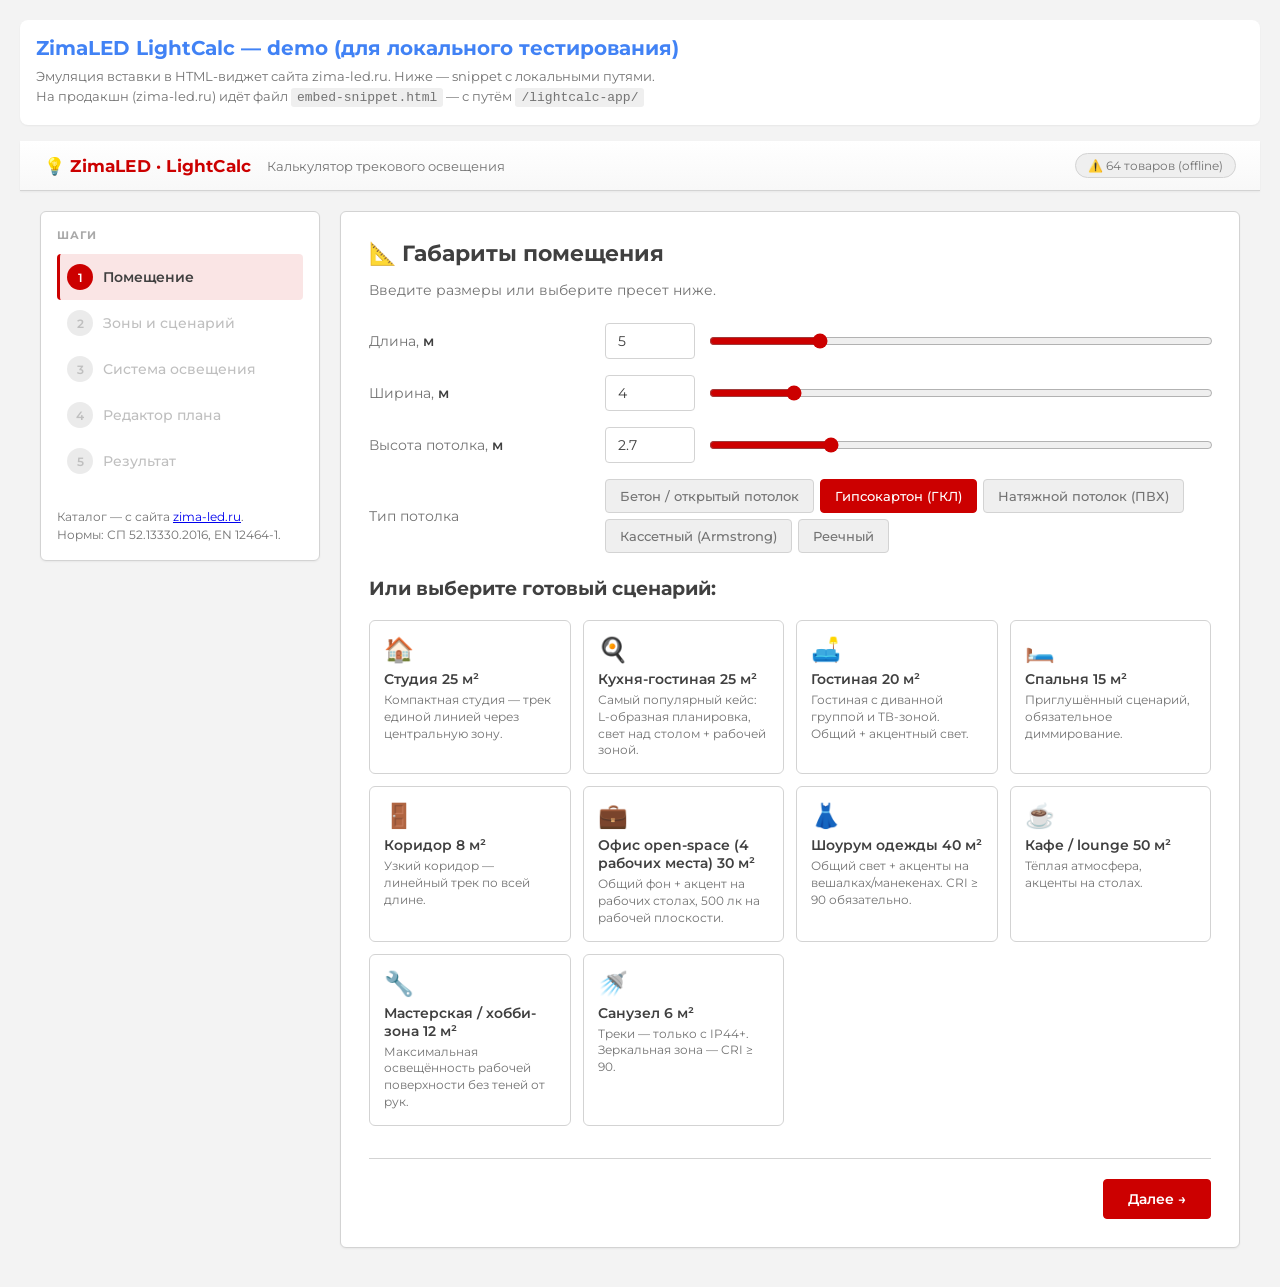
==== commit 8cb6c21e: "првл" ====
--- a/lightcalc-app/lightcalc-app/index.html
+++ b/lightcalc-app/lightcalc-app/index.html
@@ -22,12 +22,12 @@
 
 <!-- ==== СНИППЕТ (локальные пути) ==== -->
 <!-- ZimaLED LightCalc — embed. Сборка автогенерирована build_embed.py -->
-<link rel="stylesheet" href="./lightcalc.css?v=20260826-ui14">
+<link rel="stylesheet" href="./lightcalc.css?v=20260827-ui15">
 <div id="zlc-app" class="zlc-root"></div>
 <script type="module">
   // Настраиваем базовый путь для загрузки данных из JS
   window.__ZLC_BASE__ = "./";
-  window.__ZLC_VERSION__ = "20260826-ui14";
+  window.__ZLC_VERSION__ = "20260827-ui15";
   // Точка входа
   import(`${window.__ZLC_BASE__}assets/js/embed.js?v=${window.__ZLC_VERSION__}`).catch(err => {
     // Безопасный вывод ошибки — через textContent, без innerHTML (защита от XSS)
--- a/lightcalc-app/lightcalc-app/lightcalc.css
+++ b/lightcalc-app/lightcalc-app/lightcalc.css
@@ -15,9 +15,9 @@
   --z-text-dim:    #a9a9a9;
   --z-border:      #d3d3d3;
   --z-border-2:    #e0e0e0;
-  --z-accent:      #5ebdec;    
-  --z-accent-2:    #4182f5;    
-  --z-accent-3:    #87b4ff;
+  --z-accent:      #cc0000;    
+  --z-accent-2:    #cc0000;    
+  --z-accent-3:    #ff6b6b;
   --z-red:         #f16876;
   --z-red-strong:  #ff6565;
   --z-green:       #8da876;
@@ -34,7 +34,7 @@
   --text-dim:  var(--z-text-dim);
   --brand:     var(--z-accent-2);
   --brand-2:   var(--z-accent);
-  --brand-dim: #1e6bc9;
+  --brand-dim: #990000;
   --accent:    var(--z-red);
 
   --ok:      #6db370;
@@ -167,7 +167,7 @@
 
 .zlc-root .step-item:hover:not(.locked) { background: var(--bg-elev2); color: var(--text); }
 
-.zlc-root .step-item.active { background: rgba(94,189,236,0.12); color: var(--text); border-left: 3px solid var(--brand); padding-left: 7px; font-weight: 600; }
+.zlc-root .step-item.active { background: rgba(204,0,0,0.10); color: var(--text); border-left: 3px solid var(--brand); padding-left: 7px; font-weight: 600; }
 
 .zlc-root .step-item.done { color: var(--text); }
 
@@ -234,7 +234,7 @@
 .zlc-root input[type="number"]:focus, .zlc-root input[type="text"]:focus, .zlc-root select:focus {
   outline: none;
   border-color: var(--brand);
-  box-shadow: 0 0 0 3px rgba(65,130,245,0.1);
+  box-shadow: 0 0 0 3px rgba(204,0,0,0.12);
 }
 
 .zlc-root input[type="range"] { width: 100%; accent-color: var(--brand); }
@@ -300,8 +300,8 @@
 
 .zlc-root .preset-card.selected {
   border-color: var(--brand);
-  background: linear-gradient(135deg, var(--bg-elev), rgba(94,189,236,0.08));
-  box-shadow: 0 0 0 2px rgba(94,189,236,0.25);
+  background: linear-gradient(135deg, var(--bg-elev), rgba(204,0,0,0.06));
+  box-shadow: 0 0 5px 2px rgb(243 50 28 / 25%);
 }
 
 .zlc-root .preset-card .emoji { font-size: 24px; margin-bottom: 6px; }
@@ -434,7 +434,7 @@
   transition: all 0.15s;
 }
 
-.zlc-root .btn-icon:hover:not(:disabled) { border-color: var(--brand); color: var(--brand); background: rgba(65,130,245,0.06); }
+.zlc-root .btn-icon:hover:not(:disabled) { border-color: var(--brand); color: var(--brand); background: rgba(204,0,0,0.06); }
 
 .zlc-root .btn-icon:disabled { opacity: 0.3; cursor: not-allowed; }
 
@@ -546,7 +546,7 @@
 
 .zlc-root .warning-item.warning { border-left-color: var(--warn); background: rgba(244,185,66,0.08); }
 
-.zlc-root .warning-item.info { border-left-color: var(--brand); background: rgba(94,189,236,0.06); }
+.zlc-root .warning-item.info { border-left-color: var(--brand); background: rgba(204,0,0,0.05); }
 
 .zlc-root .warning-item .title { font-weight: 600; font-size: 14px; margin-bottom: 4px; }
 
@@ -640,7 +640,7 @@
   display: block;
   margin: 20px 0;
   padding: 40px 30px;
-  background: linear-gradient(135deg, #ffffff, rgba(94,189,236,0.08));
+  background: linear-gradient(135deg, #ffffff, rgba(204,0,0,0.06));
   border: 2px solid var(--brand);
   border-radius: var(--radius);
   text-align: center;
@@ -1442,7 +1442,13 @@
   .zlc-root .number-with-slider { grid-template-columns: 76px minmax(0, 1fr); gap: 9px; }
   .zlc-root input[type="number"],
   .zlc-root input[type="text"],
-  .zlc-root select { min-height: 44px; font-size: 16px; }
+  .zlc-root select {
+    min-width: 25px;
+    min-height: 44px;
+    font-size: 16px;
+    margin: 10px 0 10px 0;
+    max-width: 100%;
+  }
   .zlc-root input[type="range"] { min-height: 36px; }
   .zlc-root .radio-tabs label {
     min-height: 44px;
